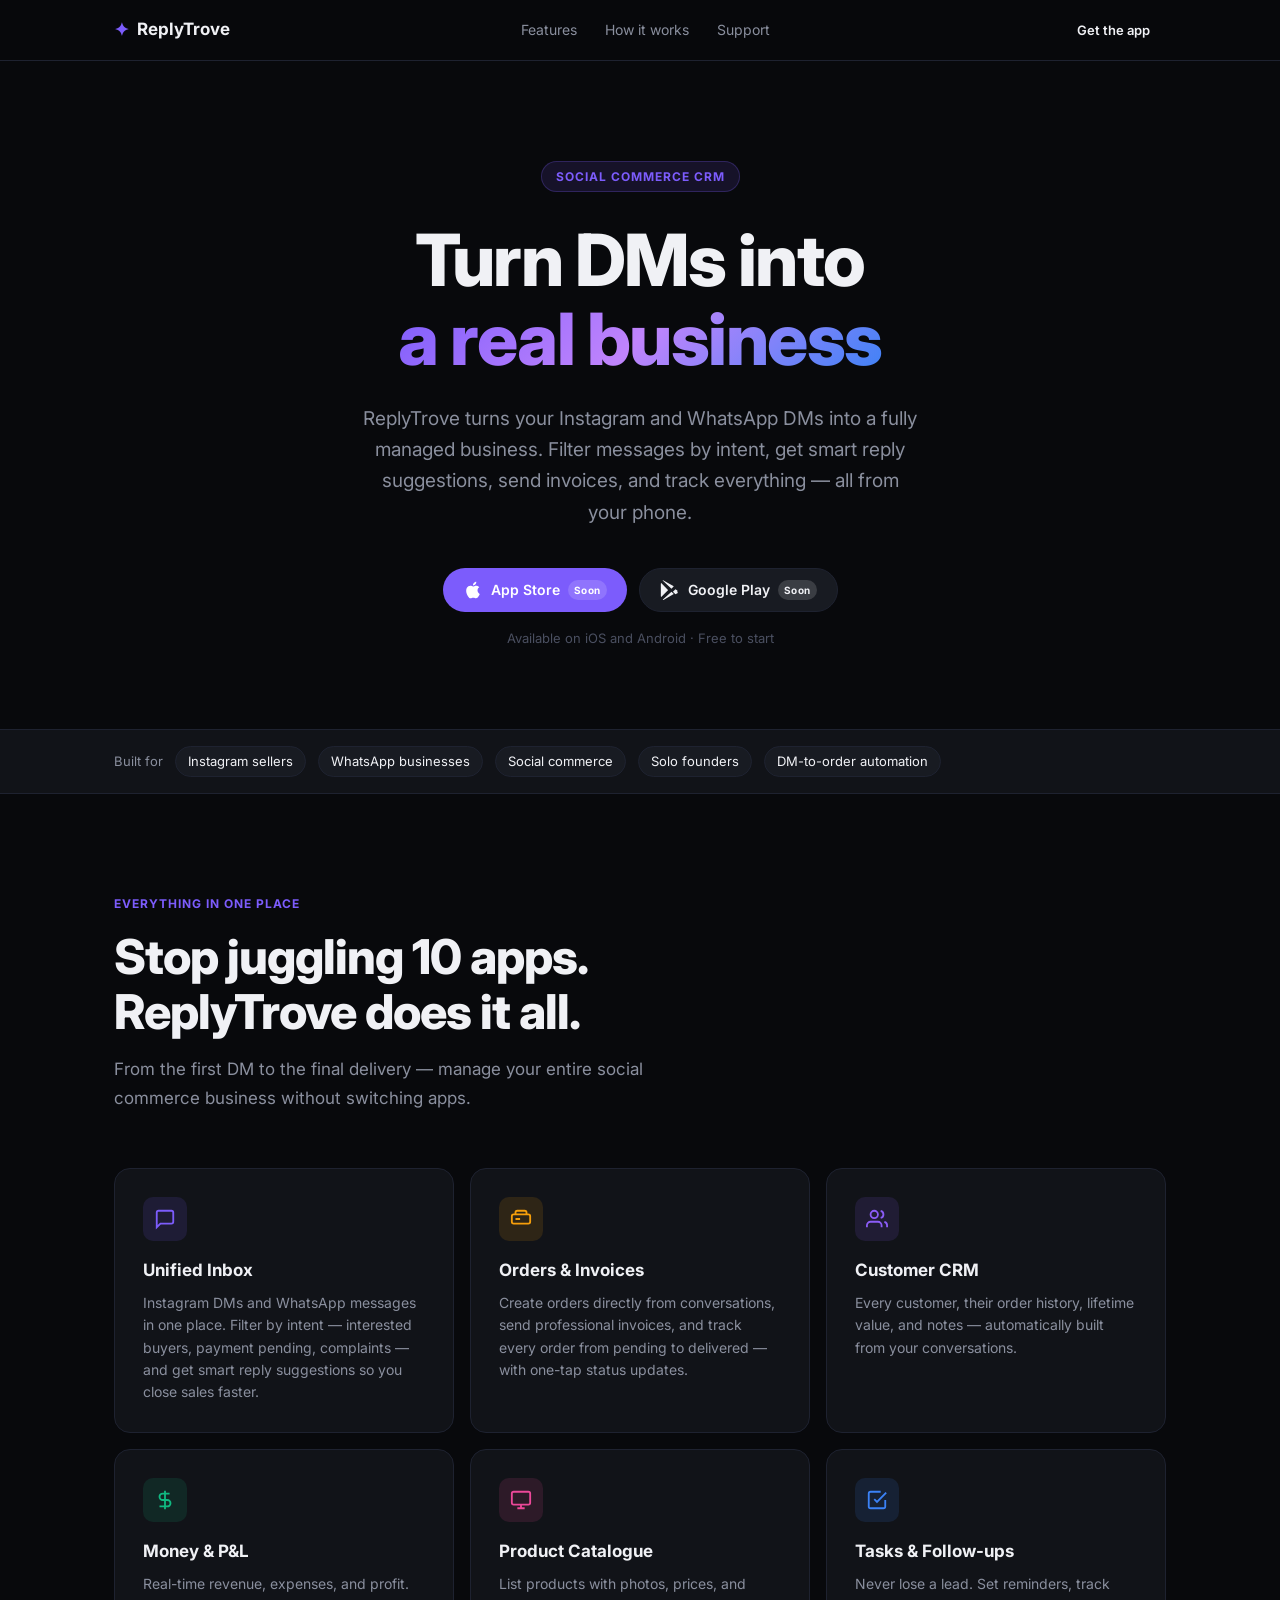
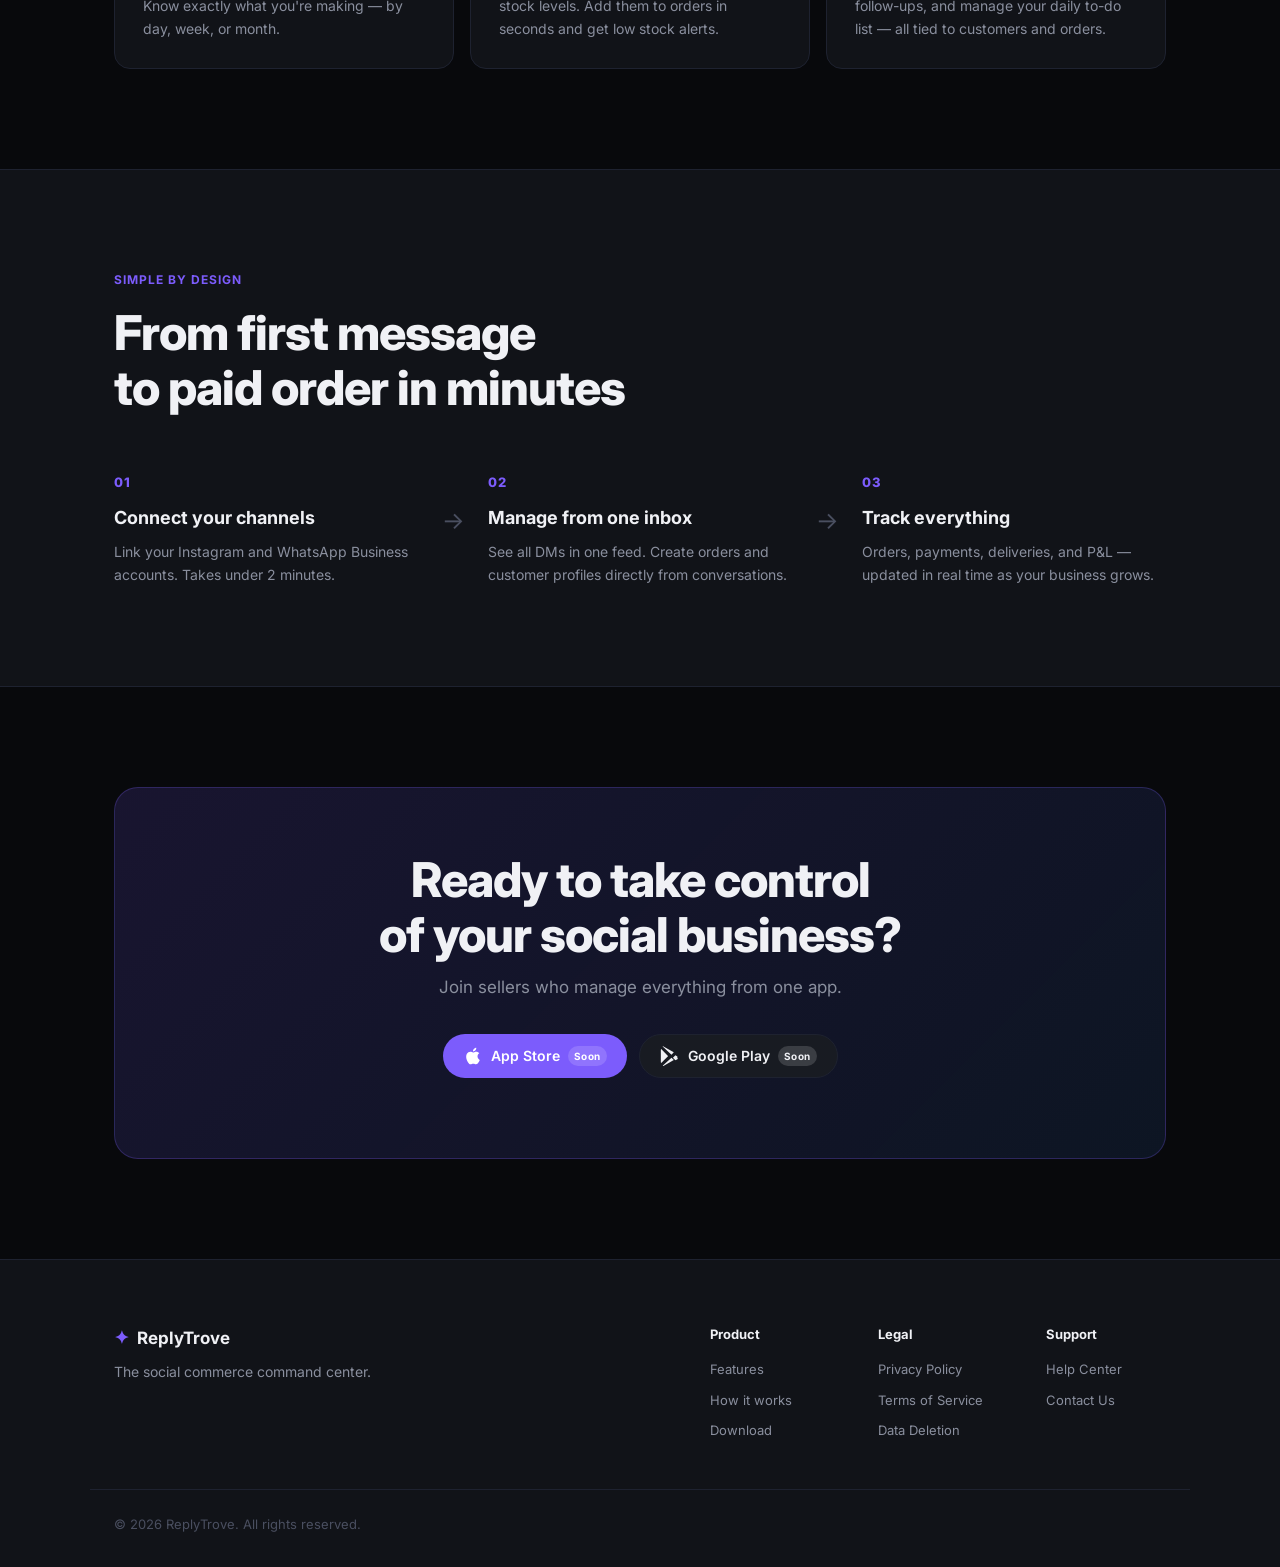
==== index.html @ dcfc545e "Initial landing site" ====
<!DOCTYPE html>
<html lang="en">
<head>
  <meta charset="UTF-8" />
  <meta name="viewport" content="width=device-width, initial-scale=1.0" />
  <title>ReplyTrove — Social Commerce Command Center</title>
  <meta name="description" content="ReplyTrove turns your Instagram and WhatsApp DMs into a fully managed business — orders, invoices, customers, finances, and conversations all in one place." />
  <meta property="og:title" content="ReplyTrove — Social Commerce Command Center" />
  <meta property="og:description" content="Filter messages by intent, get smart reply suggestions, send invoices, and manage your entire social commerce business from your phone." />
  <meta property="og:type" content="website" />
  <meta property="og:url" content="https://replytrove.app" />
  <link rel="icon" href="/assets/favicon.svg" type="image/svg+xml" />
  <link rel="icon" href="/favicon.ico" />
  <link rel="preconnect" href="https://fonts.googleapis.com" />
  <link rel="preconnect" href="https://fonts.gstatic.com" crossorigin />
  <link href="https://fonts.googleapis.com/css2?family=Inter:wght@400;500;600;700;800&display=swap" rel="stylesheet" />
  <link rel="stylesheet" href="/assets/style.css" />
</head>
<body>

  <!-- Nav -->
  <nav class="nav">
    <div class="nav-inner container">
      <a href="/" class="logo">
        <span class="logo-icon">✦</span>
        ReplyTrove
      </a>
      <div class="nav-links">
        <a href="#features">Features</a>
        <a href="#how-it-works">How it works</a>
        <a href="/support.html">Support</a>
      </div>
      <a href="#download" class="btn btn-sm">Get the app</a>
    </div>
  </nav>

  <!-- Hero -->
  <section class="hero">
    <div class="container">
      <div class="badge">Social Commerce CRM</div>
      <h1>Turn DMs into<br /><span class="gradient">a real business</span></h1>
      <p class="hero-sub">
        ReplyTrove turns your Instagram and WhatsApp DMs into a fully managed business.
        Filter messages by intent, get smart reply suggestions, send invoices, and track everything — all from your phone.
      </p>
      <div class="hero-cta" id="download">
        <a href="#" class="btn btn-primary">
          <svg width="20" height="20" viewBox="0 0 24 24" fill="currentColor"><path d="M18.71 19.5c-.83 1.24-1.71 2.45-3.05 2.47-1.34.03-1.77-.79-3.29-.79-1.53 0-2 .77-3.27.82-1.31.05-2.3-1.32-3.14-2.53C4.25 17 2.94 12.45 4.7 9.39c.87-1.52 2.43-2.48 4.12-2.51 1.28-.02 2.5.87 3.29.87.78 0 2.26-1.07 3.8-.91.65.03 2.47.26 3.64 1.98-.09.06-2.17 1.28-2.15 3.81.03 3.02 2.65 4.03 2.68 4.04-.03.07-.42 1.44-1.38 2.83M13 3.5c.73-.83 1.94-1.46 2.94-1.5.13 1.17-.34 2.35-1.04 3.19-.69.85-1.83 1.51-2.95 1.42-.15-1.15.41-2.35 1.05-3.11z"/></svg>
          App Store
          <span class="badge-soon">Soon</span>
        </a>
        <a href="#" class="btn btn-secondary">
          <svg width="20" height="20" viewBox="0 0 24 24" fill="currentColor"><path d="M3.18 23.76c.3.17.64.22.98.15l12.38-7.14-2.76-2.77-10.6 9.76zm-1.81-20.1C1.14 3.96 1 4.3 1 4.73v14.54c0 .43.14.77.38 1.01l.06.05 8.15-8.15v-.19L1.43 3.6l-.06.06zm19.48 8.82l-2.33-1.35-2.99 2.99 2.99 2.99 2.34-1.35c.67-.38.67-1.01 0-1.38l-.01.1zM4.16.47L16.54 7.6l-2.76 2.77L3.18.47C3.52.4 3.86.45 4.16.62V.47z"/></svg>
          Google Play
          <span class="badge-soon">Soon</span>
        </a>
      </div>
      <p class="hero-note">Available on iOS and Android · Free to start</p>
    </div>
  </section>

  <!-- Social proof strip -->
  <div class="strip">
    <div class="container strip-inner">
      <span>Built for</span>
      <span class="pill">Instagram sellers</span>
      <span class="pill">WhatsApp businesses</span>
      <span class="pill">Social commerce</span>
      <span class="pill">Solo founders</span>
      <span class="pill">DM-to-order automation</span>
    </div>
  </div>

  <!-- Features -->
  <section class="features" id="features">
    <div class="container">
      <div class="section-label">Everything in one place</div>
      <h2>Stop juggling 10 apps.<br />ReplyTrove does it all.</h2>
      <p class="section-sub">From the first DM to the final delivery — manage your entire social commerce business without switching apps.</p>

      <div class="features-grid">

        <div class="feature-card feature-card--purple">
          <div class="feature-icon" style="background:#7C5CFC20;color:#7C5CFC">
            <svg width="22" height="22" viewBox="0 0 24 24" fill="none" stroke="currentColor" stroke-width="2"><path d="M21 15a2 2 0 0 1-2 2H7l-4 4V5a2 2 0 0 1 2-2h14a2 2 0 0 1 2 2z"/></svg>
          </div>
          <h3>Unified Inbox</h3>
          <p>Instagram DMs and WhatsApp messages in one place. Filter by intent — interested buyers, payment pending, complaints — and get smart reply suggestions so you close sales faster.</p>
        </div>

        <div class="feature-card feature-card--amber">
          <div class="feature-icon" style="background:#F59E0B20;color:#F59E0B">
            <svg width="22" height="22" viewBox="0 0 24 24" fill="none" stroke="currentColor" stroke-width="2"><path d="M20 7H4a2 2 0 0 0-2 2v6a2 2 0 0 0 2 2h16a2 2 0 0 0 2-2V9a2 2 0 0 0-2-2zm-9 5H6m4 0h.01"/><path d="M6 7V5a2 2 0 0 1 2-2h8a2 2 0 0 1 2 2v2"/></svg>
          </div>
          <h3>Orders & Invoices</h3>
          <p>Create orders directly from conversations, send professional invoices, and track every order from pending to delivered — with one-tap status updates.</p>
        </div>

        <div class="feature-card feature-card--violet">
          <div class="feature-icon" style="background:#8B5CF620;color:#8B5CF6">
            <svg width="22" height="22" viewBox="0 0 24 24" fill="none" stroke="currentColor" stroke-width="2"><path d="M17 21v-2a4 4 0 0 0-4-4H5a4 4 0 0 0-4 4v2"/><circle cx="9" cy="7" r="4"/><path d="M23 21v-2a4 4 0 0 0-3-3.87"/><path d="M16 3.13a4 4 0 0 1 0 7.75"/></svg>
          </div>
          <h3>Customer CRM</h3>
          <p>Every customer, their order history, lifetime value, and notes — automatically built from your conversations.</p>
        </div>

        <div class="feature-card feature-card--emerald">
          <div class="feature-icon" style="background:#10B98120;color:#10B981">
            <svg width="22" height="22" viewBox="0 0 24 24" fill="none" stroke="currentColor" stroke-width="2"><path d="M12 2v20M17 5H9.5a3.5 3.5 0 0 0 0 7h5a3.5 3.5 0 0 1 0 7H6"/></svg>
          </div>
          <h3>Money & P&L</h3>
          <p>Real-time revenue, expenses, and profit. Know exactly what you're making — by day, week, or month.</p>
        </div>

        <div class="feature-card feature-card--pink">
          <div class="feature-icon" style="background:#EC489920;color:#EC4899">
            <svg width="22" height="22" viewBox="0 0 24 24" fill="none" stroke="currentColor" stroke-width="2"><rect x="2" y="3" width="20" height="14" rx="2"/><path d="M8 21h8M12 17v4"/></svg>
          </div>
          <h3>Product Catalogue</h3>
          <p>List products with photos, prices, and stock levels. Add them to orders in seconds and get low stock alerts.</p>
        </div>

        <div class="feature-card feature-card--blue">
          <div class="feature-icon" style="background:#3B82F620;color:#3B82F6">
            <svg width="22" height="22" viewBox="0 0 24 24" fill="none" stroke="currentColor" stroke-width="2"><path d="M9 11l3 3L22 4"/><path d="M21 12v7a2 2 0 0 1-2 2H5a2 2 0 0 1-2-2V5a2 2 0 0 1 2-2h11"/></svg>
          </div>
          <h3>Tasks & Follow-ups</h3>
          <p>Never lose a lead. Set reminders, track follow-ups, and manage your daily to-do list — all tied to customers and orders.</p>
        </div>

      </div>
    </div>
  </section>

  <!-- How it works -->
  <section class="how" id="how-it-works">
    <div class="container">
      <div class="section-label">Simple by design</div>
      <h2>From first message<br />to paid order in minutes</h2>
      <div class="steps">
        <div class="step">
          <div class="step-num">01</div>
          <h3>Connect your channels</h3>
          <p>Link your Instagram and WhatsApp Business accounts. Takes under 2 minutes.</p>
        </div>
        <div class="step-arrow">→</div>
        <div class="step">
          <div class="step-num">02</div>
          <h3>Manage from one inbox</h3>
          <p>See all DMs in one feed. Create orders and customer profiles directly from conversations.</p>
        </div>
        <div class="step-arrow">→</div>
        <div class="step">
          <div class="step-num">03</div>
          <h3>Track everything</h3>
          <p>Orders, payments, deliveries, and P&L — updated in real time as your business grows.</p>
        </div>
      </div>
    </div>
  </section>

  <!-- CTA -->
  <section class="cta-section">
    <div class="container">
      <div class="cta-card">
        <h2>Ready to take control<br />of your social business?</h2>
        <p>Join sellers who manage everything from one app.</p>
        <div class="hero-cta">
          <a href="#" class="btn btn-primary">
            <svg width="20" height="20" viewBox="0 0 24 24" fill="currentColor"><path d="M18.71 19.5c-.83 1.24-1.71 2.45-3.05 2.47-1.34.03-1.77-.79-3.29-.79-1.53 0-2 .77-3.27.82-1.31.05-2.3-1.32-3.14-2.53C4.25 17 2.94 12.45 4.7 9.39c.87-1.52 2.43-2.48 4.12-2.51 1.28-.02 2.5.87 3.29.87.78 0 2.26-1.07 3.8-.91.65.03 2.47.26 3.64 1.98-.09.06-2.17 1.28-2.15 3.81.03 3.02 2.65 4.03 2.68 4.04-.03.07-.42 1.44-1.38 2.83M13 3.5c.73-.83 1.94-1.46 2.94-1.5.13 1.17-.34 2.35-1.04 3.19-.69.85-1.83 1.51-2.95 1.42-.15-1.15.41-2.35 1.05-3.11z"/></svg>
            App Store
            <span class="badge-soon">Soon</span>
          </a>
          <a href="#" class="btn btn-secondary">
            <svg width="20" height="20" viewBox="0 0 24 24" fill="currentColor"><path d="M3.18 23.76c.3.17.64.22.98.15l12.38-7.14-2.76-2.77-10.6 9.76zm-1.81-20.1C1.14 3.96 1 4.3 1 4.73v14.54c0 .43.14.77.38 1.01l.06.05 8.15-8.15v-.19L1.43 3.6l-.06.06zm19.48 8.82l-2.33-1.35-2.99 2.99 2.99 2.99 2.34-1.35c.67-.38.67-1.01 0-1.38l-.01.1zM4.16.47L16.54 7.6l-2.76 2.77L3.18.47C3.52.4 3.86.45 4.16.62V.47z"/></svg>
            Google Play
            <span class="badge-soon">Soon</span>
          </a>
        </div>
      </div>
    </div>
  </section>

  <!-- Footer -->
  <footer class="footer">
    <div class="container footer-inner">
      <div class="footer-brand">
        <a href="/" class="logo">
          <span class="logo-icon">✦</span>
          ReplyTrove
        </a>
        <p>The social commerce command center.</p>
      </div>
      <div class="footer-links">
        <div class="footer-col">
          <h4>Product</h4>
          <a href="#features">Features</a>
          <a href="#how-it-works">How it works</a>
          <a href="#download">Download</a>
        </div>
        <div class="footer-col">
          <h4>Legal</h4>
          <a href="/privacy.html">Privacy Policy</a>
          <a href="/terms.html">Terms of Service</a>
          <a href="/data-deletion.html">Data Deletion</a>
        </div>
        <div class="footer-col">
          <h4>Support</h4>
          <a href="/support.html">Help Center</a>
          <a href="mailto:support@replytrove.app">Contact Us</a>
        </div>
      </div>
    </div>
    <div class="footer-bottom container">
      <p>© 2026 ReplyTrove. All rights reserved.</p>
    </div>
  </footer>

</body>
</html>
---- assets/style.css ----
*, *::before, *::after { box-sizing: border-box; margin: 0; padding: 0; }

:root {
  --bg: #08090C;
  --surface: #111318;
  --surface2: #181B22;
  --border: #1E2230;
  --text: #F0F1F5;
  --sub: #8A8F9E;
  --muted: #4A4F60;
  --purple: #7C5CFC;
  --amber: #F59E0B;
  --emerald: #10B981;
  --blue: #3B82F6;
  --pink: #EC4899;
  --violet: #8B5CF6;
}

html { scroll-behavior: smooth; }

body {
  font-family: 'Inter', -apple-system, BlinkMacSystemFont, sans-serif;
  background: var(--bg);
  color: var(--text);
  font-size: 16px;
  line-height: 1.6;
  -webkit-font-smoothing: antialiased;
}

.container {
  max-width: 1100px;
  margin: 0 auto;
  padding: 0 24px;
}

a { color: inherit; text-decoration: none; }

/* ── Nav ── */
.nav {
  position: sticky;
  top: 0;
  z-index: 100;
  background: rgba(8, 9, 12, 0.85);
  backdrop-filter: blur(16px);
  border-bottom: 1px solid var(--border);
}
.nav-inner {
  display: flex;
  align-items: center;
  justify-content: space-between;
  height: 60px;
  gap: 24px;
}
.logo {
  display: flex;
  align-items: center;
  gap: 8px;
  font-size: 17px;
  font-weight: 700;
  color: var(--text);
}
.logo-icon { color: var(--purple); font-size: 18px; }
.nav-links {
  display: flex;
  gap: 28px;
  font-size: 14px;
  color: var(--sub);
}
.nav-links a:hover { color: var(--text); }

/* ── Buttons ── */
.btn {
  display: inline-flex;
  align-items: center;
  gap: 8px;
  padding: 10px 20px;
  border-radius: 100px;
  font-size: 14px;
  font-weight: 600;
  cursor: pointer;
  transition: opacity .15s, transform .15s;
  white-space: nowrap;
}
.btn:hover { opacity: .88; transform: translateY(-1px); }
.btn-sm { padding: 8px 16px; font-size: 13px; }
.btn-primary { background: var(--purple); color: #fff; }
.btn-secondary {
  background: var(--surface2);
  color: var(--text);
  border: 1px solid var(--border);
}
.badge-soon {
  font-size: 10px;
  font-weight: 700;
  background: rgba(255,255,255,.15);
  padding: 2px 6px;
  border-radius: 100px;
  letter-spacing: .5px;
}

/* ── Hero ── */
.hero {
  padding: 100px 0 80px;
  text-align: center;
}
.badge {
  display: inline-block;
  font-size: 12px;
  font-weight: 700;
  letter-spacing: 1px;
  text-transform: uppercase;
  color: var(--purple);
  background: rgba(124,92,252,.12);
  border: 1px solid rgba(124,92,252,.25);
  padding: 5px 14px;
  border-radius: 100px;
  margin-bottom: 28px;
}
h1 {
  font-size: clamp(42px, 7vw, 72px);
  font-weight: 800;
  line-height: 1.1;
  letter-spacing: -1.5px;
  margin-bottom: 24px;
}
.gradient {
  background: linear-gradient(135deg, var(--purple), #C084FC, var(--blue));
  -webkit-background-clip: text;
  -webkit-text-fill-color: transparent;
  background-clip: text;
}
.hero-sub {
  font-size: 19px;
  color: var(--sub);
  max-width: 560px;
  margin: 0 auto 40px;
  line-height: 1.65;
}
.hero-cta {
  display: flex;
  gap: 12px;
  justify-content: center;
  flex-wrap: wrap;
  margin-bottom: 16px;
}
.hero-note {
  font-size: 13px;
  color: var(--muted);
}

/* ── Strip ── */
.strip {
  border-top: 1px solid var(--border);
  border-bottom: 1px solid var(--border);
  padding: 16px 0;
  background: var(--surface);
}
.strip-inner {
  display: flex;
  align-items: center;
  gap: 12px;
  flex-wrap: wrap;
  font-size: 13px;
  color: var(--sub);
}
.pill {
  background: var(--surface2);
  border: 1px solid var(--border);
  padding: 4px 12px;
  border-radius: 100px;
  font-size: 13px;
  color: var(--text);
}

/* ── Features ── */
.features { padding: 100px 0; }
.section-label {
  font-size: 12px;
  font-weight: 700;
  letter-spacing: 1px;
  text-transform: uppercase;
  color: var(--purple);
  margin-bottom: 16px;
}
h2 {
  font-size: clamp(32px, 5vw, 48px);
  font-weight: 800;
  line-height: 1.15;
  letter-spacing: -1px;
  margin-bottom: 16px;
}
.section-sub {
  font-size: 17px;
  color: var(--sub);
  max-width: 540px;
  margin-bottom: 56px;
  line-height: 1.65;
}
.features-grid {
  display: grid;
  grid-template-columns: repeat(auto-fill, minmax(320px, 1fr));
  gap: 16px;
}
.feature-card {
  background: var(--surface);
  border: 1px solid var(--border);
  border-radius: 16px;
  padding: 28px;
  transition: border-color .2s, transform .2s;
}
.feature-card:hover { transform: translateY(-3px); }
.feature-card--purple:hover { border-color: rgba(124,92,252,.4); }
.feature-card--amber:hover  { border-color: rgba(245,158,11,.4); }
.feature-card--violet:hover { border-color: rgba(139,92,246,.4); }
.feature-card--emerald:hover{ border-color: rgba(16,185,129,.4); }
.feature-card--pink:hover   { border-color: rgba(236,72,153,.4); }
.feature-card--blue:hover   { border-color: rgba(59,130,246,.4); }
.feature-icon {
  width: 44px;
  height: 44px;
  border-radius: 10px;
  display: flex;
  align-items: center;
  justify-content: center;
  margin-bottom: 16px;
}
.feature-card h3 {
  font-size: 17px;
  font-weight: 700;
  margin-bottom: 8px;
}
.feature-card p {
  font-size: 14px;
  color: var(--sub);
  line-height: 1.6;
}

/* ── How it works ── */
.how {
  padding: 100px 0;
  background: var(--surface);
  border-top: 1px solid var(--border);
  border-bottom: 1px solid var(--border);
}
.steps {
  display: flex;
  align-items: flex-start;
  gap: 24px;
  margin-top: 56px;
  flex-wrap: wrap;
}
.step {
  flex: 1;
  min-width: 220px;
}
.step-num {
  font-size: 13px;
  font-weight: 800;
  color: var(--purple);
  letter-spacing: 1px;
  margin-bottom: 12px;
}
.step h3 { font-size: 18px; font-weight: 700; margin-bottom: 8px; }
.step p { font-size: 14px; color: var(--sub); line-height: 1.6; }
.step-arrow {
  font-size: 24px;
  color: var(--muted);
  margin-top: 30px;
  flex-shrink: 0;
}

/* ── CTA section ── */
.cta-section { padding: 100px 0; }
.cta-card {
  background: linear-gradient(135deg, rgba(124,92,252,.15), rgba(59,130,246,.1));
  border: 1px solid rgba(124,92,252,.25);
  border-radius: 24px;
  padding: 64px 48px;
  text-align: center;
}
.cta-card h2 { margin-bottom: 12px; }
.cta-card p { color: var(--sub); margin-bottom: 32px; font-size: 17px; }

/* ── Footer ── */
.footer {
  border-top: 1px solid var(--border);
  padding: 64px 0 32px;
  background: var(--surface);
}
.footer-inner {
  display: flex;
  gap: 64px;
  flex-wrap: wrap;
  margin-bottom: 48px;
}
.footer-brand { flex: 1; min-width: 200px; }
.footer-brand p { color: var(--sub); font-size: 14px; margin-top: 8px; }
.footer-links {
  display: flex;
  gap: 48px;
  flex-wrap: wrap;
}
.footer-col {
  display: flex;
  flex-direction: column;
  gap: 10px;
  min-width: 120px;
}
.footer-col h4 { font-size: 13px; font-weight: 700; color: var(--text); margin-bottom: 4px; }
.footer-col a { font-size: 13px; color: var(--sub); transition: color .15s; }
.footer-col a:hover { color: var(--text); }
.footer-bottom {
  border-top: 1px solid var(--border);
  padding-top: 24px;
  font-size: 13px;
  color: var(--muted);
}

/* ── Policy pages ── */
.policy-page { padding: 80px 0; max-width: 720px; }
.policy-page h1 { font-size: 36px; margin-bottom: 8px; }
.policy-date { color: var(--sub); font-size: 14px; margin-bottom: 48px; }
.policy-page h2 { font-size: 20px; font-weight: 700; margin: 40px 0 12px; }
.policy-page p, .policy-page li { font-size: 15px; color: var(--sub); line-height: 1.75; }
.policy-page ul { padding-left: 20px; margin-top: 8px; }
.policy-page li { margin-bottom: 6px; }
.policy-page a { color: var(--purple); }
.policy-page a:hover { text-decoration: underline; }

/* ── Support ── */
.support-grid {
  display: grid;
  grid-template-columns: repeat(auto-fill, minmax(280px, 1fr));
  gap: 16px;
  margin-top: 40px;
}
.support-card {
  background: var(--surface);
  border: 1px solid var(--border);
  border-radius: 16px;
  padding: 28px;
}
.support-card h3 { font-size: 16px; font-weight: 700; margin-bottom: 8px; }
.support-card p { font-size: 14px; color: var(--sub); line-height: 1.6; }
.support-card a { color: var(--purple); font-size: 14px; font-weight: 600; display: inline-block; margin-top: 12px; }

/* ── Responsive ── */
@media (max-width: 640px) {
  .nav-links { display: none; }
  .hero { padding: 64px 0 60px; }
  .cta-card { padding: 40px 24px; }
  .step-arrow { display: none; }
  .steps { gap: 32px; }
  .footer-inner { gap: 40px; }
}
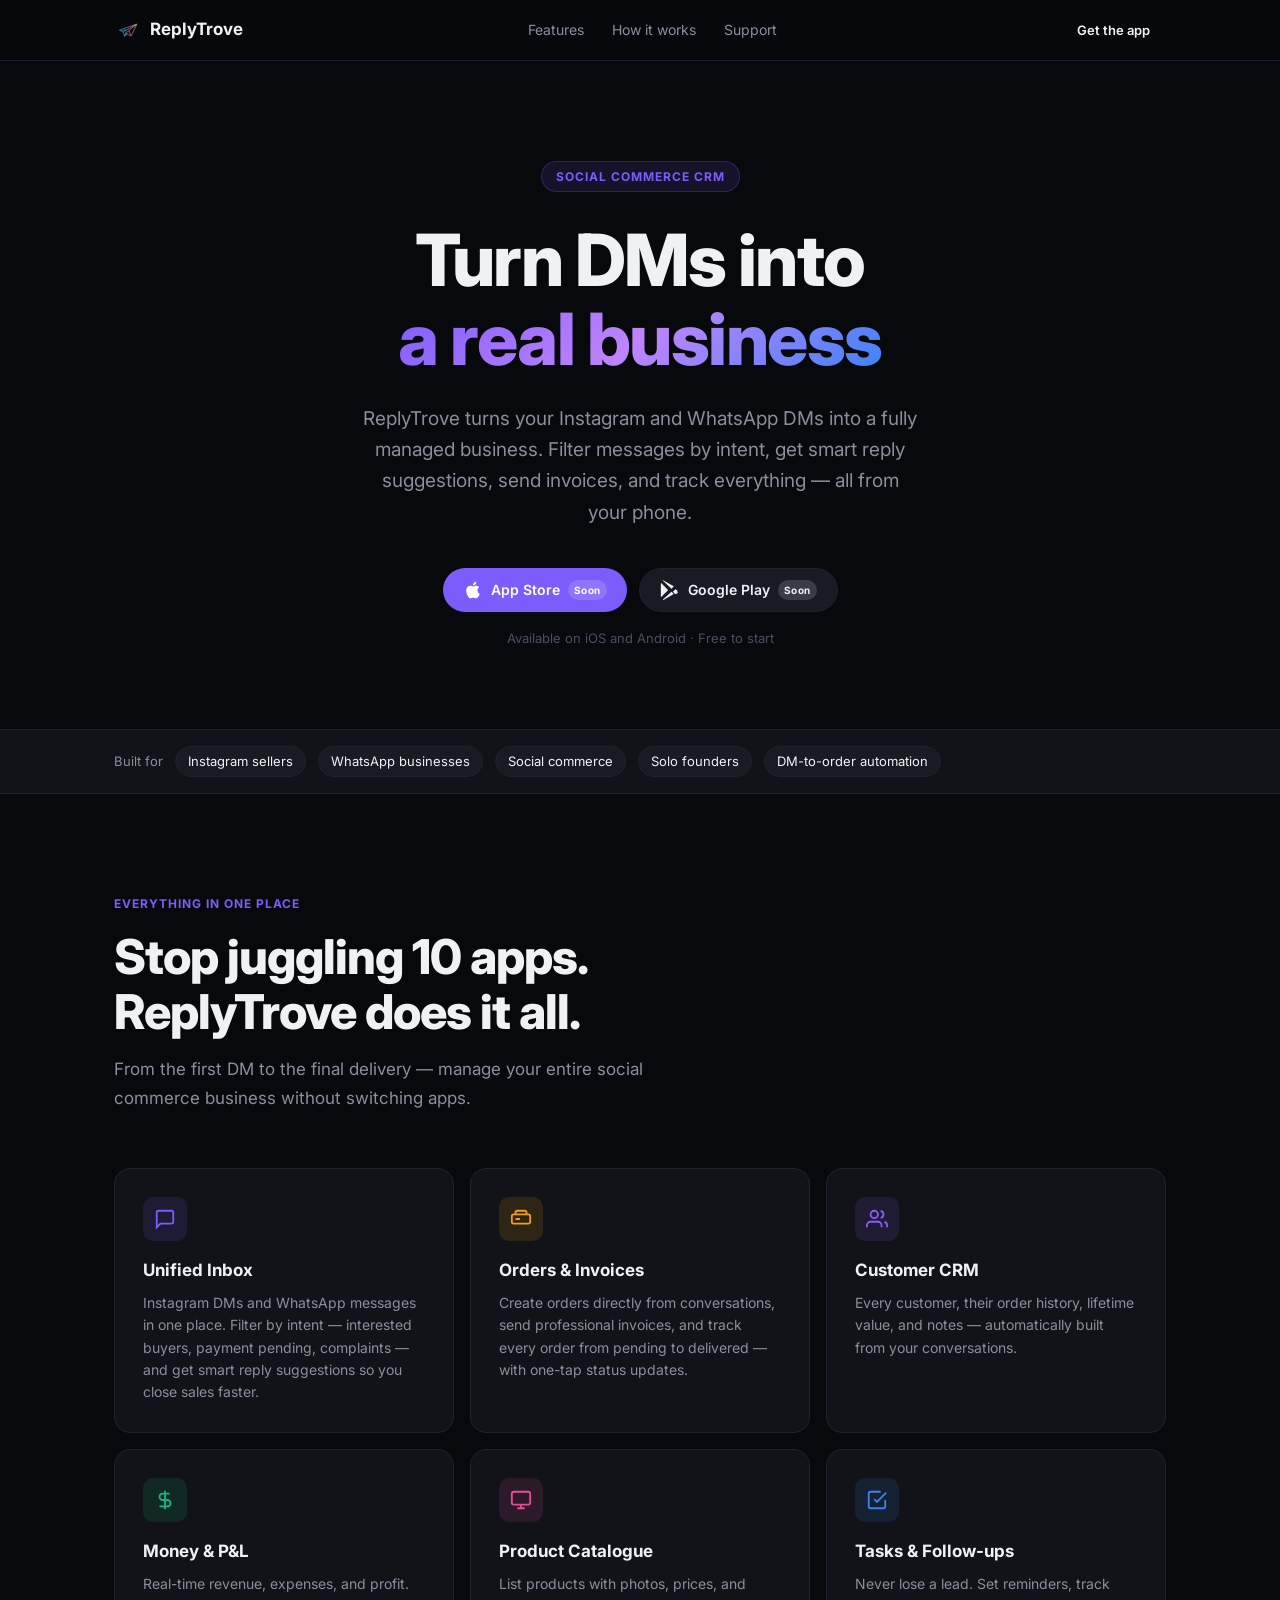
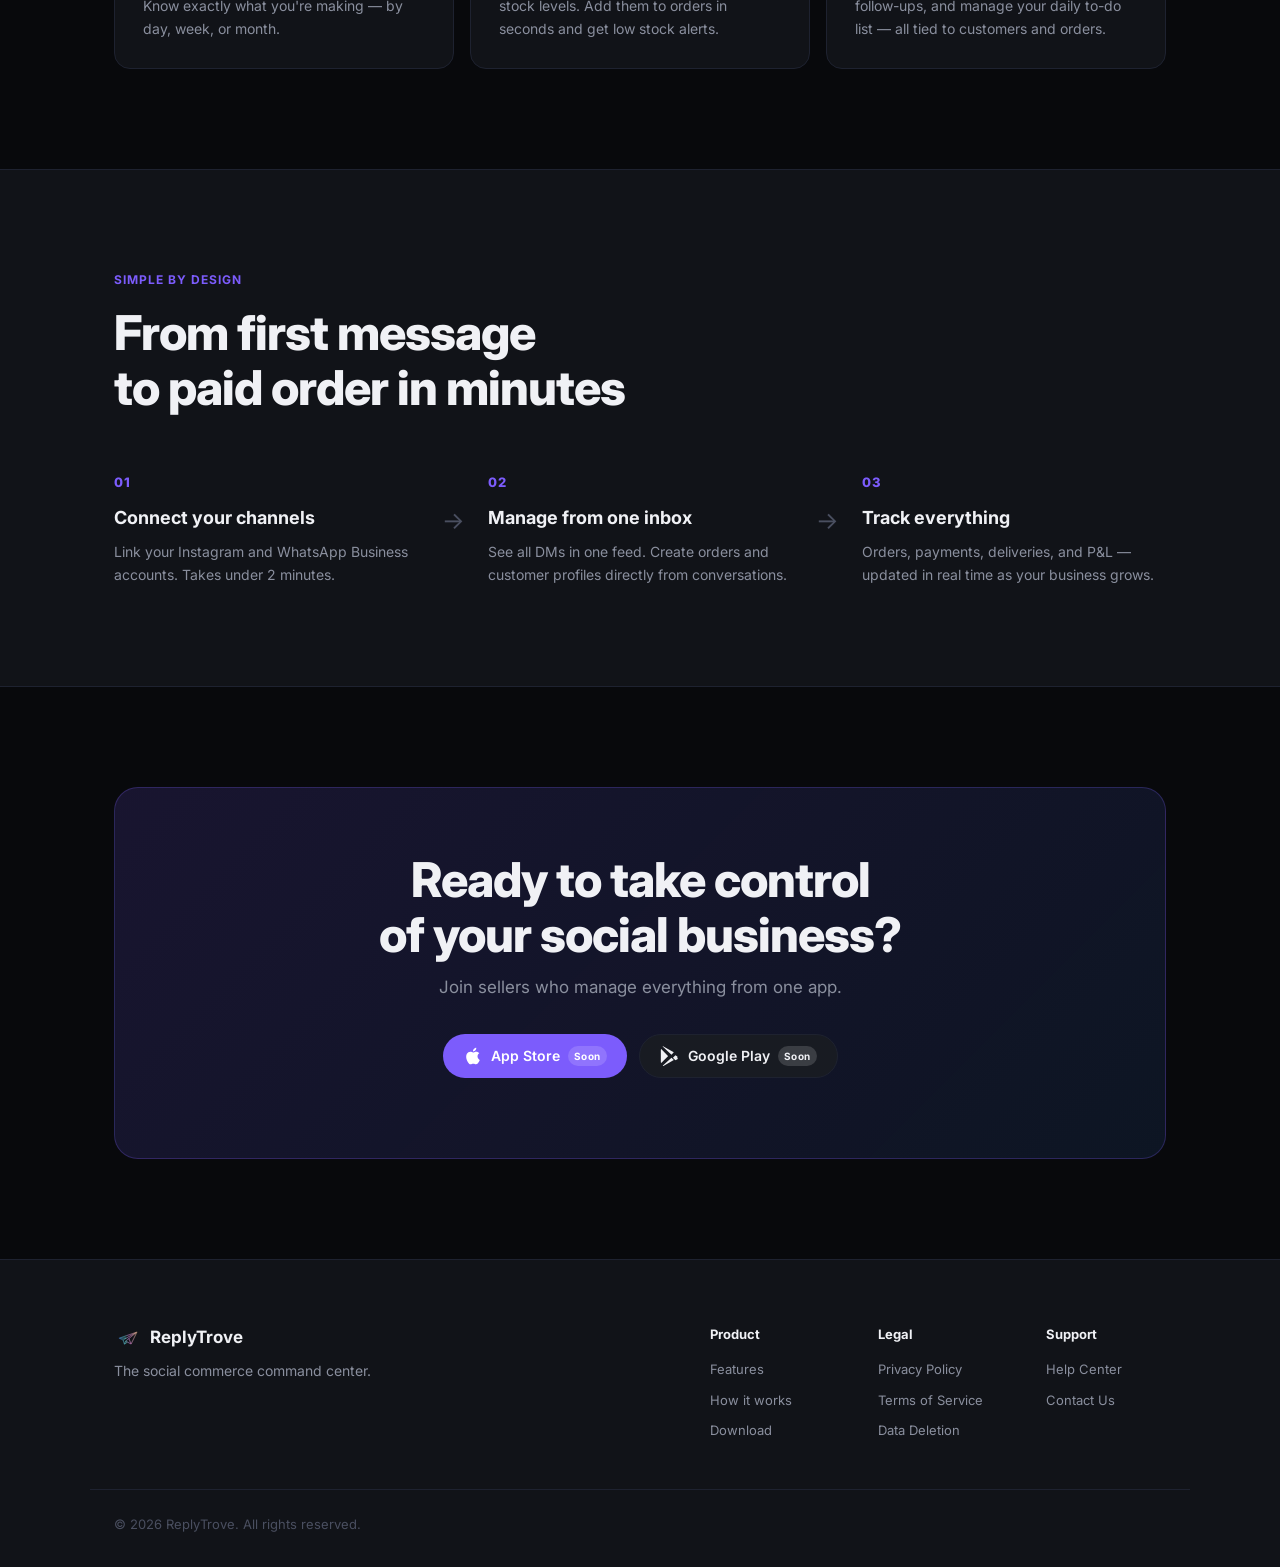
==== commit da1d6003: "Replace placeholder icon with ReplyTrove logo across landing site Co-Authored-By: Claude Sonnet 4.6 " ====
--- a/index.html
+++ b/index.html
@@ -22,7 +22,7 @@
   <nav class="nav">
     <div class="nav-inner container">
       <a href="/" class="logo">
-        <span class="logo-icon">✦</span>
+        <img src="/assets/logo.svg" style="width:28px;height:28px;object-fit:contain;" alt="ReplyTrove" />
         ReplyTrove
       </a>
       <div class="nav-links">
@@ -186,7 +186,7 @@
     <div class="container footer-inner">
       <div class="footer-brand">
         <a href="/" class="logo">
-          <span class="logo-icon">✦</span>
+          <img src="/assets/logo.svg" style="width:28px;height:28px;object-fit:contain;" alt="ReplyTrove" />
           ReplyTrove
         </a>
         <p>The social commerce command center.</p>
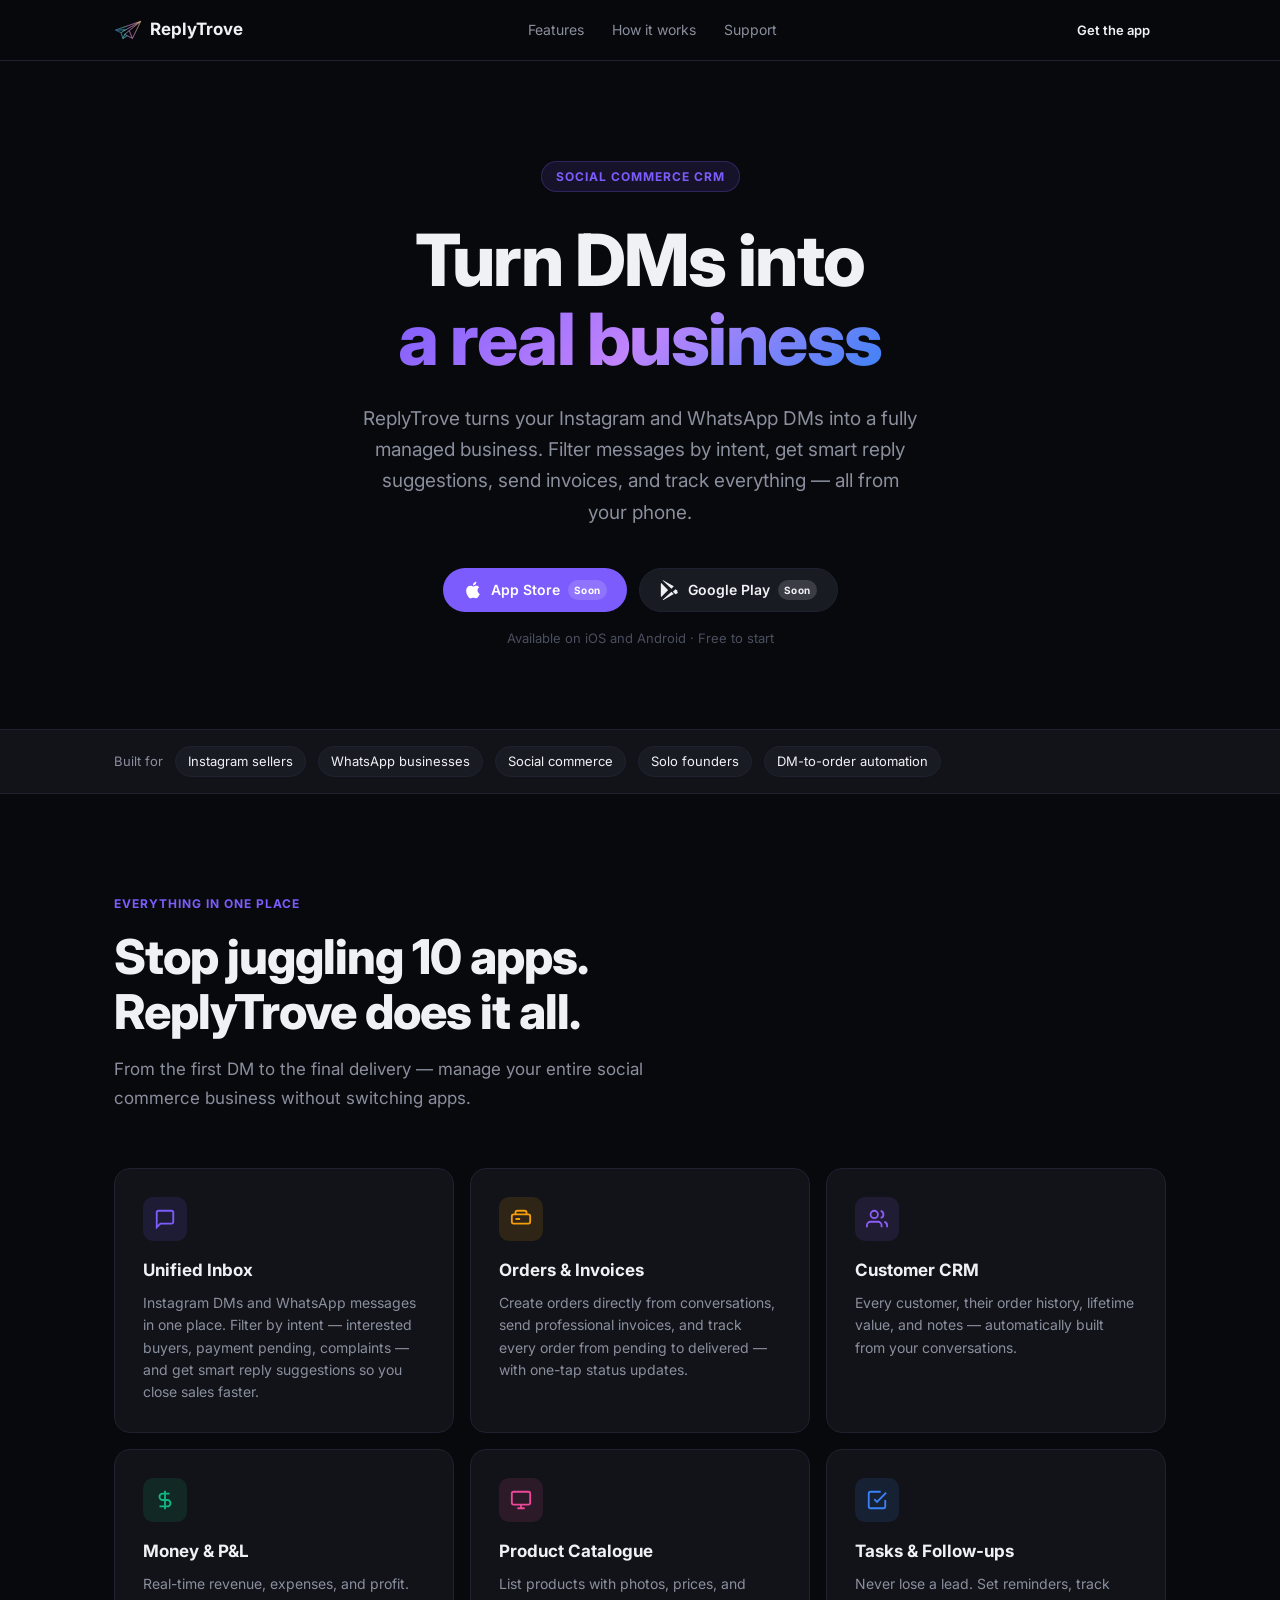
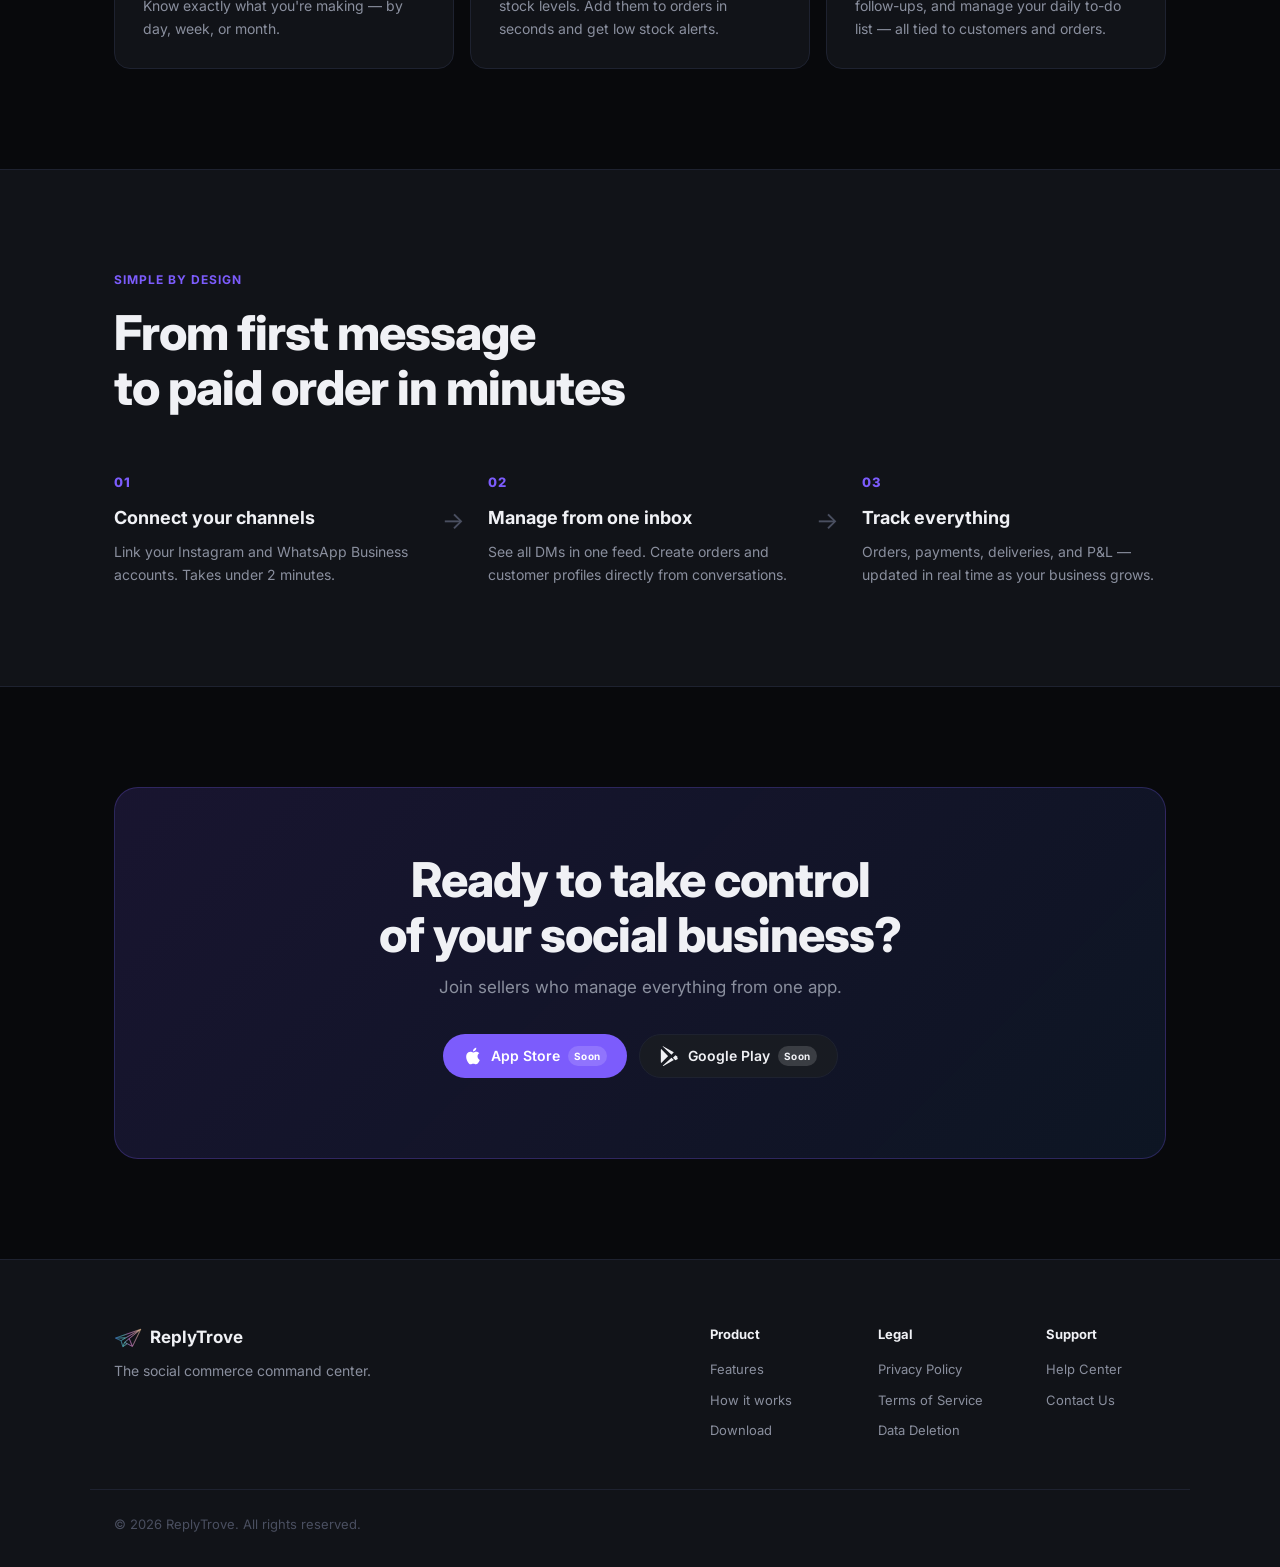
==== commit 4b5f2ecd: "Remove black background from nav logo, drop stray favicon.ico link Co-Authored-By: Claude Sonnet 4.6" ====
--- a/index.html
+++ b/index.html
@@ -9,8 +9,7 @@
   <meta property="og:description" content="Filter messages by intent, get smart reply suggestions, send invoices, and manage your entire social commerce business from your phone." />
   <meta property="og:type" content="website" />
   <meta property="og:url" content="https://replytrove.app" />
-  <link rel="icon" href="/assets/favicon.svg" type="image/svg+xml" />
-  <link rel="icon" href="/favicon.ico" />
+  <link rel="icon" type="image/png" href="/assets/favicon.png" />
   <link rel="preconnect" href="https://fonts.googleapis.com" />
   <link rel="preconnect" href="https://fonts.gstatic.com" crossorigin />
   <link href="https://fonts.googleapis.com/css2?family=Inter:wght@400;500;600;700;800&display=swap" rel="stylesheet" />
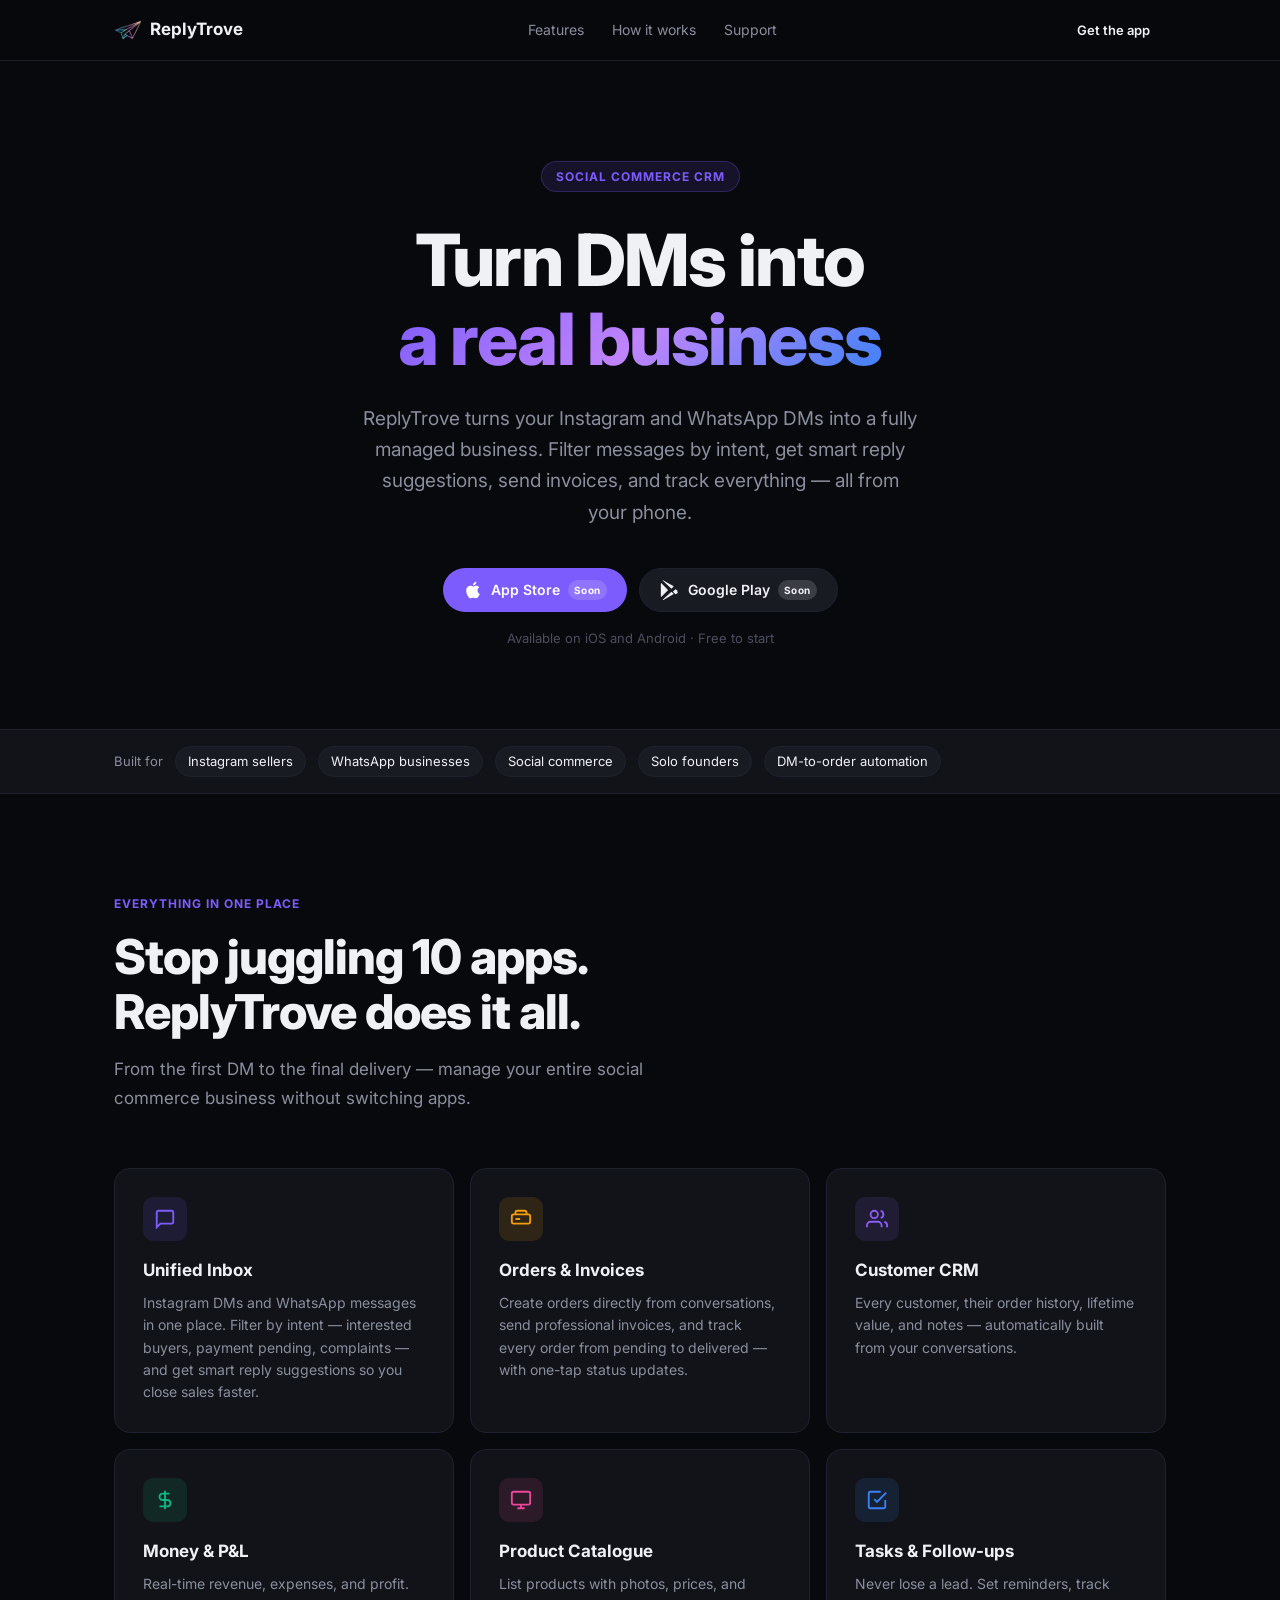
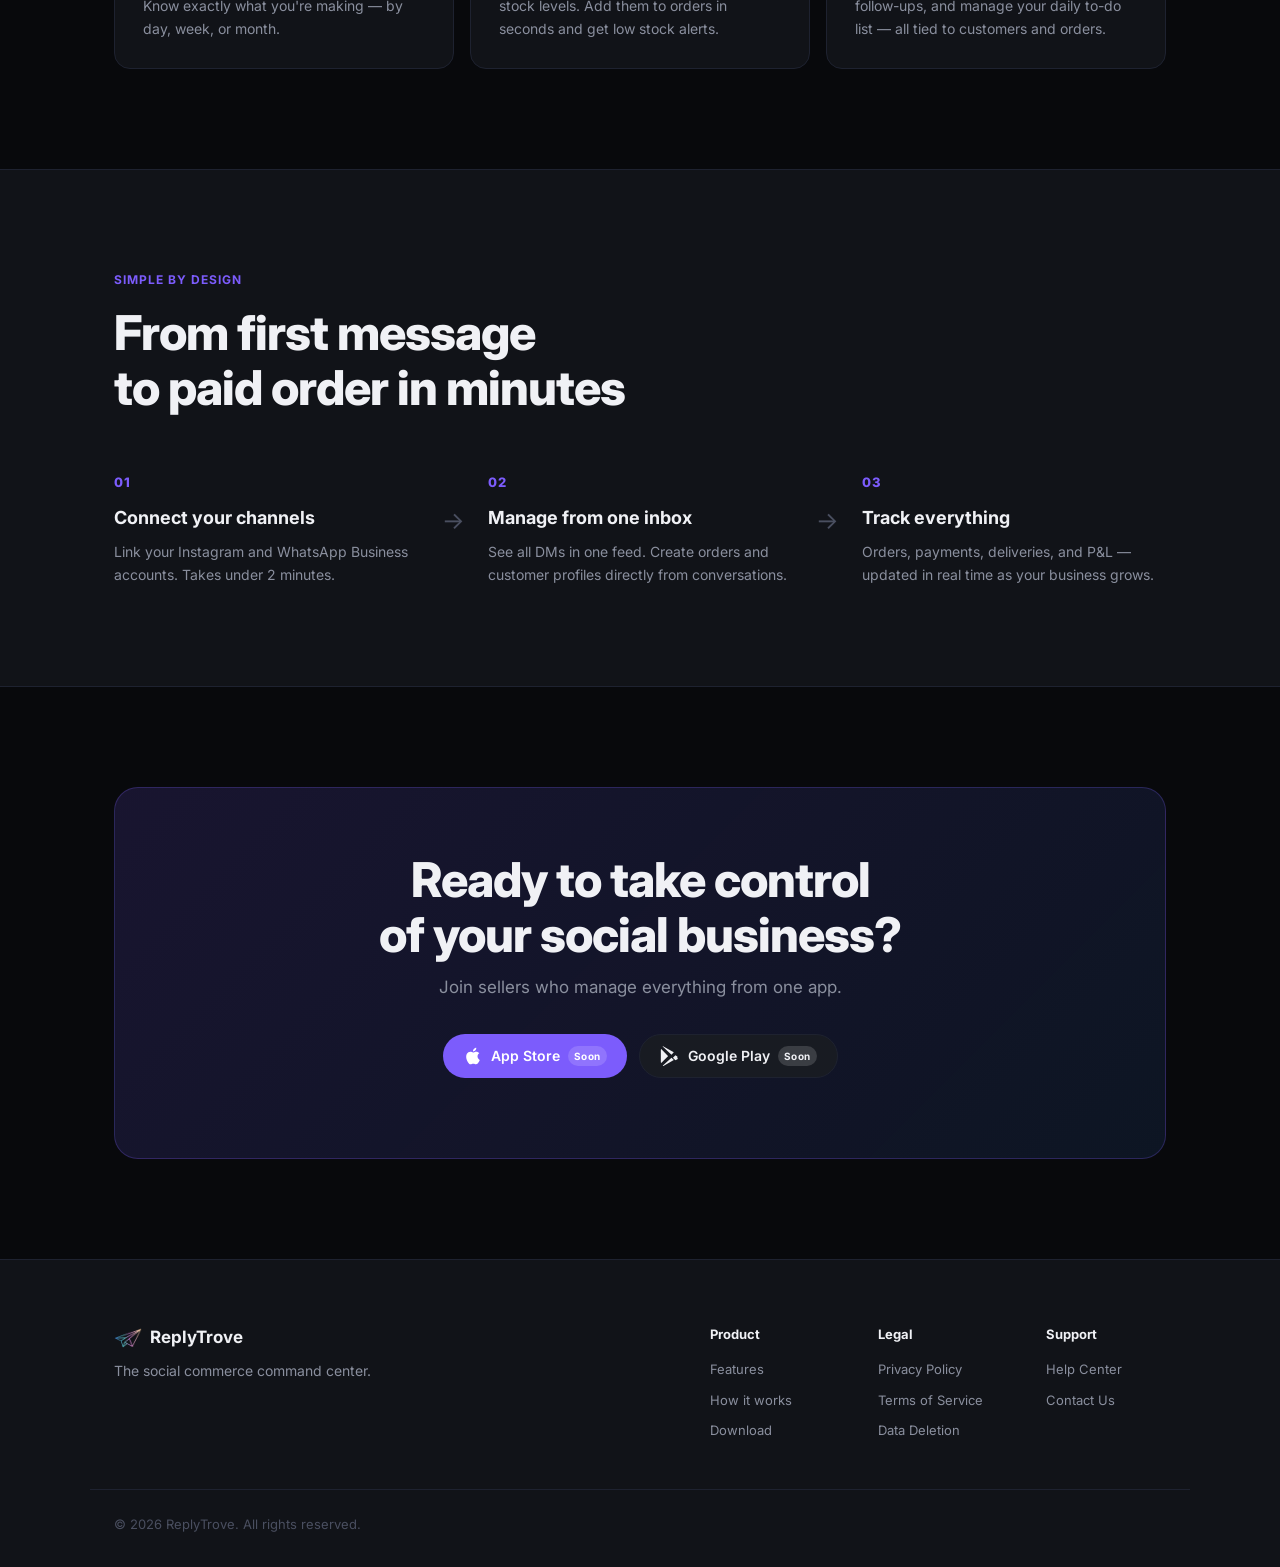
==== commit 356c2baa: "Use transparent PNG logo in nav to fix broken SVG rendering Co-Authored-By: Claude Sonnet 4.6 <norep" ====
--- a/index.html
+++ b/index.html
@@ -21,7 +21,7 @@
   <nav class="nav">
     <div class="nav-inner container">
       <a href="/" class="logo">
-        <img src="/assets/logo.svg" style="width:28px;height:28px;object-fit:contain;" alt="ReplyTrove" />
+        <img src="/assets/logo.png" style="width:28px;height:28px;object-fit:contain;" alt="ReplyTrove" />
         ReplyTrove
       </a>
       <div class="nav-links">
@@ -185,7 +185,7 @@
     <div class="container footer-inner">
       <div class="footer-brand">
         <a href="/" class="logo">
-          <img src="/assets/logo.svg" style="width:28px;height:28px;object-fit:contain;" alt="ReplyTrove" />
+          <img src="/assets/logo.png" style="width:28px;height:28px;object-fit:contain;" alt="ReplyTrove" />
           ReplyTrove
         </a>
         <p>The social commerce command center.</p>
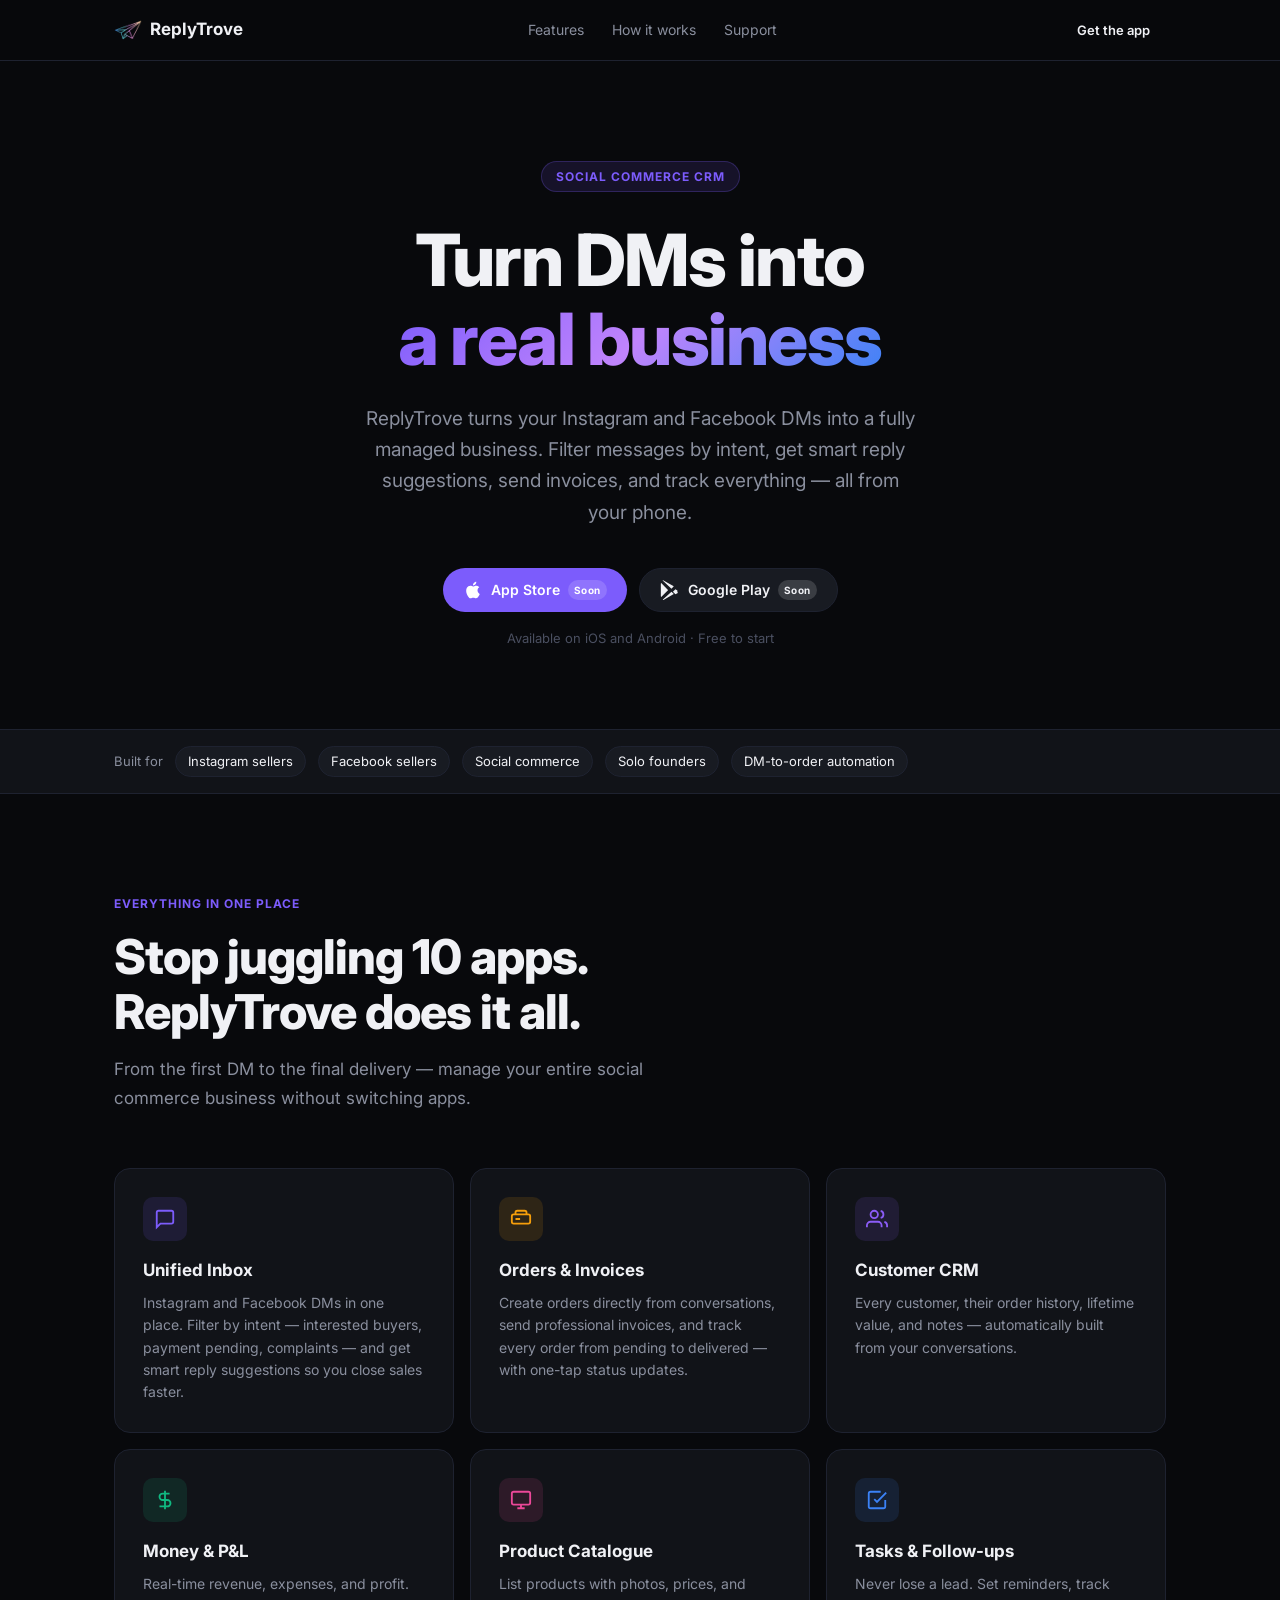
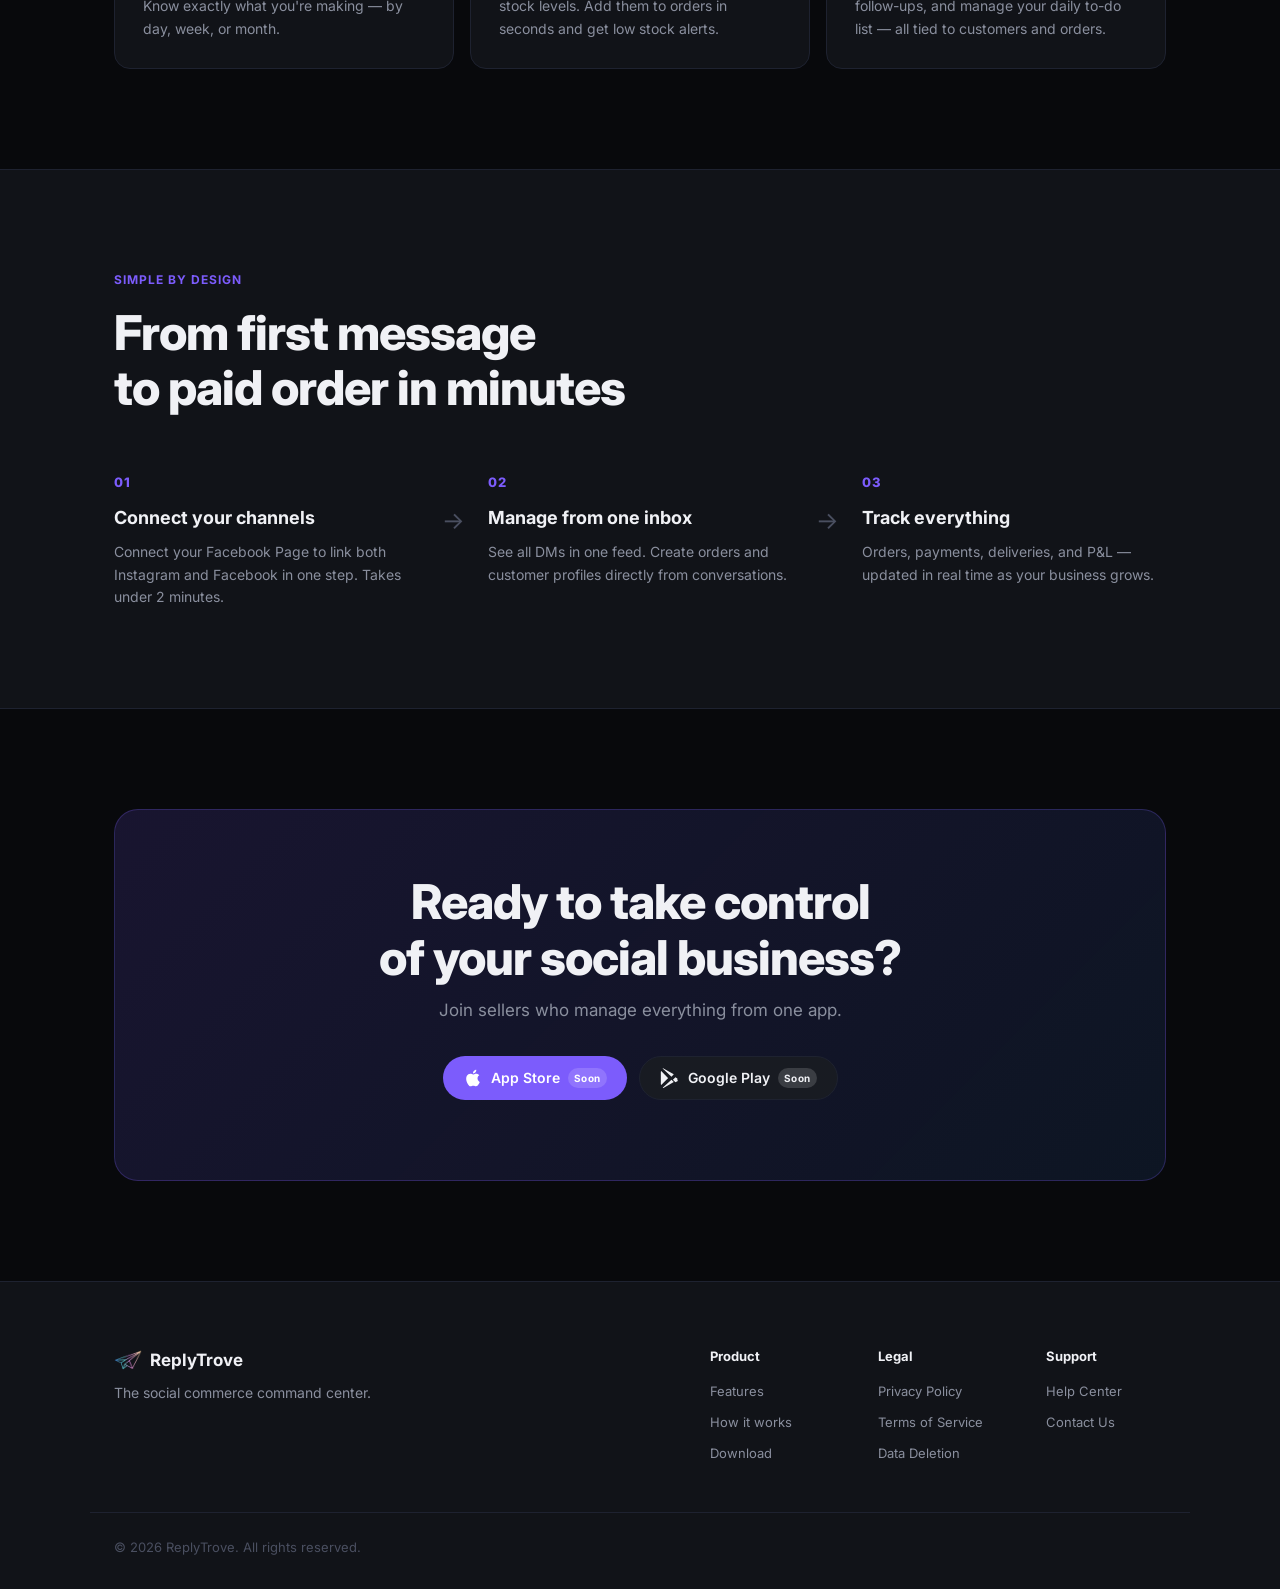
==== commit a9b06029: "Remove WhatsApp references, update to Instagram + Facebook messaging Co-Authored-By: Claude Sonnet 4" ====
--- a/index.html
+++ b/index.html
@@ -4,7 +4,7 @@
   <meta charset="UTF-8" />
   <meta name="viewport" content="width=device-width, initial-scale=1.0" />
   <title>ReplyTrove — Social Commerce Command Center</title>
-  <meta name="description" content="ReplyTrove turns your Instagram and WhatsApp DMs into a fully managed business — orders, invoices, customers, finances, and conversations all in one place." />
+  <meta name="description" content="ReplyTrove turns your Instagram and Facebook DMs into a fully managed business — orders, invoices, customers, finances, and conversations all in one place." />
   <meta property="og:title" content="ReplyTrove — Social Commerce Command Center" />
   <meta property="og:description" content="Filter messages by intent, get smart reply suggestions, send invoices, and manage your entire social commerce business from your phone." />
   <meta property="og:type" content="website" />
@@ -39,7 +39,7 @@
       <div class="badge">Social Commerce CRM</div>
       <h1>Turn DMs into<br /><span class="gradient">a real business</span></h1>
       <p class="hero-sub">
-        ReplyTrove turns your Instagram and WhatsApp DMs into a fully managed business.
+        ReplyTrove turns your Instagram and Facebook DMs into a fully managed business.
         Filter messages by intent, get smart reply suggestions, send invoices, and track everything — all from your phone.
       </p>
       <div class="hero-cta" id="download">
@@ -63,7 +63,7 @@
     <div class="container strip-inner">
       <span>Built for</span>
       <span class="pill">Instagram sellers</span>
-      <span class="pill">WhatsApp businesses</span>
+      <span class="pill">Facebook sellers</span>
       <span class="pill">Social commerce</span>
       <span class="pill">Solo founders</span>
       <span class="pill">DM-to-order automation</span>
@@ -84,7 +84,7 @@
             <svg width="22" height="22" viewBox="0 0 24 24" fill="none" stroke="currentColor" stroke-width="2"><path d="M21 15a2 2 0 0 1-2 2H7l-4 4V5a2 2 0 0 1 2-2h14a2 2 0 0 1 2 2z"/></svg>
           </div>
           <h3>Unified Inbox</h3>
-          <p>Instagram DMs and WhatsApp messages in one place. Filter by intent — interested buyers, payment pending, complaints — and get smart reply suggestions so you close sales faster.</p>
+          <p>Instagram and Facebook DMs in one place. Filter by intent — interested buyers, payment pending, complaints — and get smart reply suggestions so you close sales faster.</p>
         </div>
 
         <div class="feature-card feature-card--amber">
@@ -140,7 +140,7 @@
         <div class="step">
           <div class="step-num">01</div>
           <h3>Connect your channels</h3>
-          <p>Link your Instagram and WhatsApp Business accounts. Takes under 2 minutes.</p>
+          <p>Connect your Facebook Page to link both Instagram and Facebook in one step. Takes under 2 minutes.</p>
         </div>
         <div class="step-arrow">→</div>
         <div class="step">
